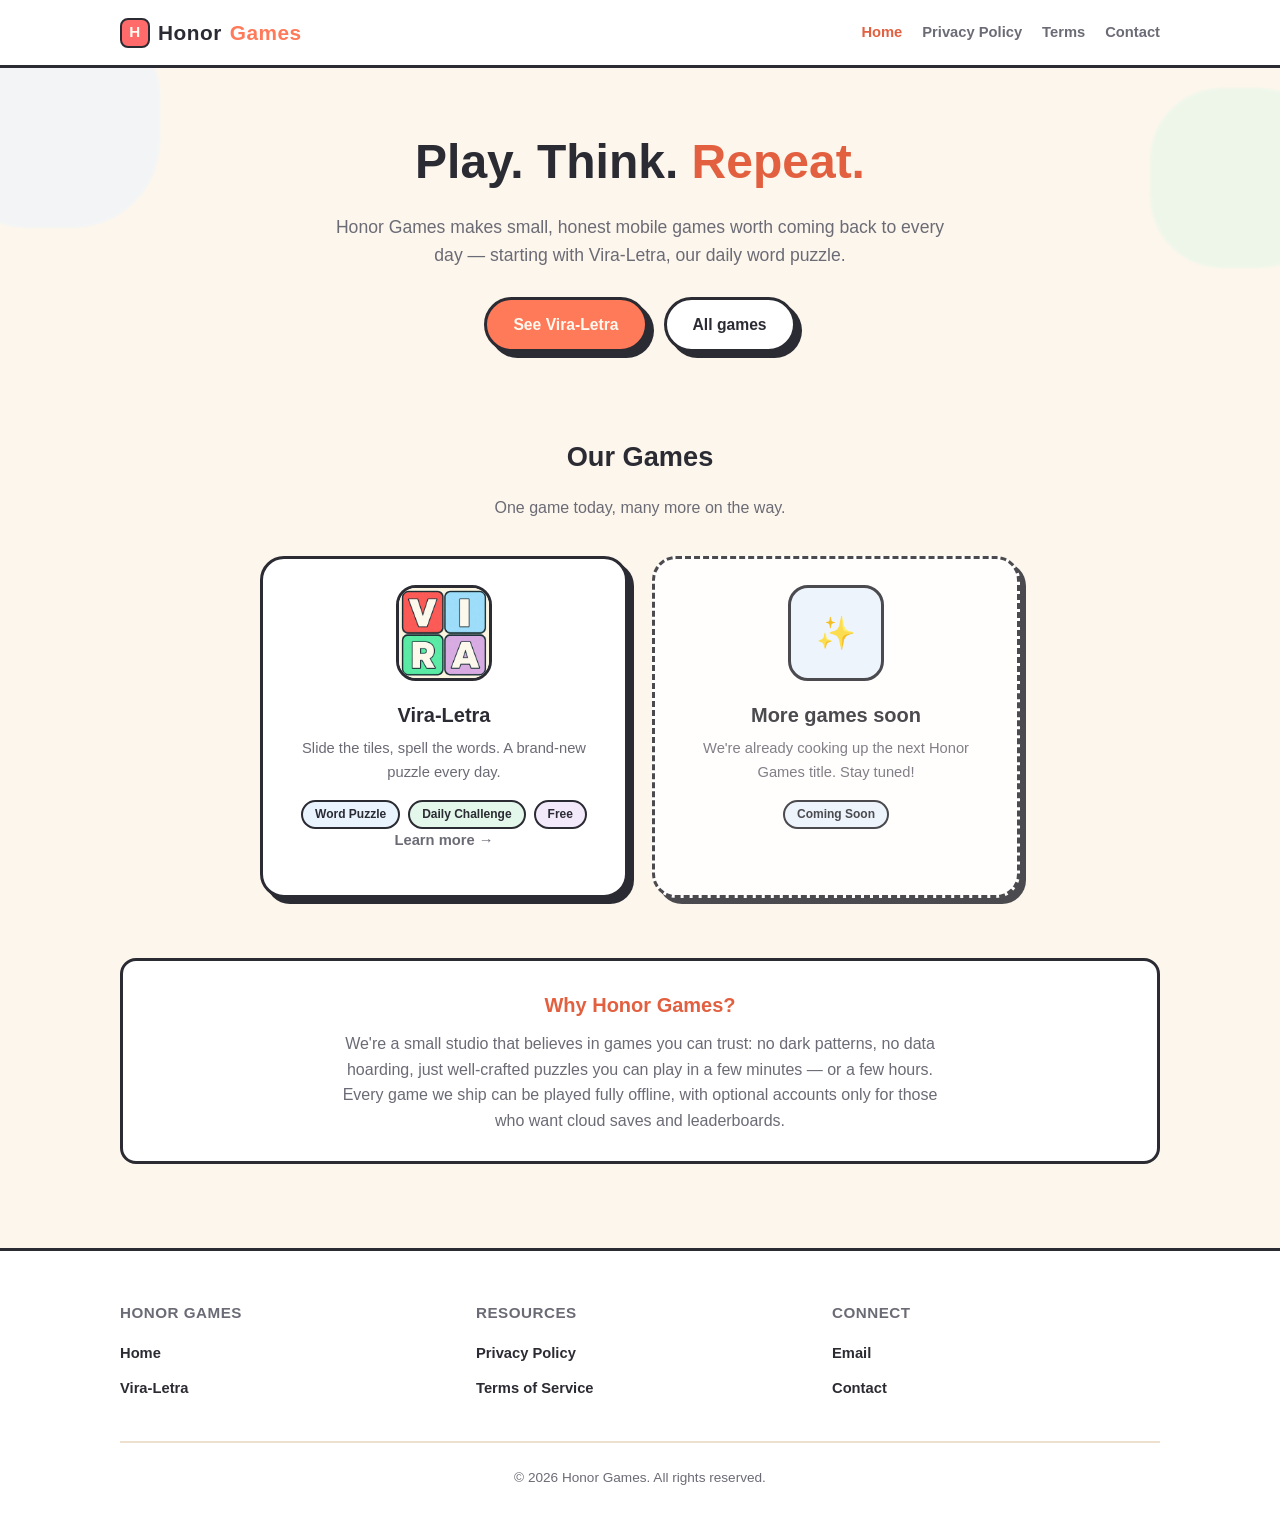
==== index.html @ 89c0bc1e "Initial Honor Games site with Vira-Letra Co-authored-by: Cursor <cursoragent@cursor.com>" ====
<!DOCTYPE html>
<html lang="en">
<head>
<meta charset="UTF-8" />
<meta name="viewport" content="width=device-width, initial-scale=1.0" />
<title>Honor Games — Fun, simple mobile games</title>
<meta name="description" content="Honor Games develops fun and simple mobile games, starting with Vira-Letra, a daily word sliding puzzle." />
<link rel="icon" type="image/png" href="assets/img/vira-letra-icon.png" />
<link rel="stylesheet" href="assets/css/style.css" />
</head>
<body>

<header class="site-header">
  <div class="header-inner">
    <a class="logo" href="./"><span class="logo-badge">H</span>Honor<span>Games</span></a>
    <nav class="site-nav">
      <a class="active" href="./">Home</a>
      <a href="privacy/">Privacy Policy</a>
      <a href="terms/">Terms</a>
      <a href="contact/">Contact</a>
    </nav>
    <button class="mobile-menu-btn" aria-label="Toggle menu">☰</button>
  </div>
</header>

<section class="hero">
  <div class="hero-blob" style="width:220px;height:220px;background:var(--sky);top:-60px;left:-60px;"></div>
  <div class="hero-blob" style="width:180px;height:180px;background:var(--mint);top:20px;right:-50px;"></div>
  <div class="container">
    <h1>Play. Think. <span>Repeat.</span></h1>
    <p>Honor Games makes small, honest mobile games worth coming back to every day — starting with Vira-Letra, our daily word puzzle.</p>
    <div class="btn-row">
      <a class="btn btn-primary" href="vira-letra/">See Vira-Letra</a>
      <a class="btn btn-outline" href="#games">All games</a>
    </div>
  </div>
</section>

<section class="section" id="games">
  <div class="container">
    <h2 class="section-title">Our Games</h2>
    <p class="section-subtitle">One game today, many more on the way.</p>

    <div class="games-grid">
      <a class="game-card" href="vira-letra/">
        <div class="game-card-icon">
          <img src="assets/img/vira-letra-icon.png" alt="Vira-Letra app icon" />
        </div>
        <h3>Vira-Letra</h3>
        <p>Slide the tiles, spell the words. A brand-new puzzle every day.</p>
        <div class="tags">
          <span class="pill">Word Puzzle</span>
          <span class="pill mint">Daily Challenge</span>
          <span class="pill lilac">Free</span>
        </div>
        <p class="game-card-cta">Learn more →</p>
      </a>

      <div class="game-card coming-soon-card">
        <div class="game-card-icon" style="background:var(--sky);display:flex;align-items:center;justify-content:center;font-size:2rem;">✨</div>
        <h3>More games soon</h3>
        <p>We're already cooking up the next Honor Games title. Stay tuned!</p>
        <div class="tags">
          <span class="pill">Coming Soon</span>
        </div>
      </div>
    </div>
  </div>
</section>

<section class="section" style="padding-top:0;">
  <div class="container">
    <div class="card" style="text-align:center;">
      <h2 style="margin-bottom:10px;">Why Honor Games?</h2>
      <p style="color:var(--ink-soft);max-width:600px;margin:0 auto;">
        We're a small studio that believes in games you can trust: no dark patterns, no data hoarding,
        just well-crafted puzzles you can play in a few minutes — or a few hours. Every game we ship
        can be played fully offline, with optional accounts only for those who want cloud saves and
        leaderboards.
      </p>
    </div>
  </div>
</section>

<footer class="site-footer">
  <div class="container">
    <div class="footer-grid">
      <div>
        <h4>Honor Games</h4>
        <ul>
          <li><a href="./">Home</a></li>
          <li><a href="vira-letra/">Vira-Letra</a></li>
        </ul>
      </div>
      <div>
        <h4>Resources</h4>
        <ul>
          <li><a href="privacy/">Privacy Policy</a></li>
          <li><a href="terms/">Terms of Service</a></li>
        </ul>
      </div>
      <div>
        <h4>Connect</h4>
        <ul>
          <li><a href="mailto:honorgames.co@gmail.com">Email</a></li>
          <li><a href="contact/">Contact</a></li>
        </ul>
      </div>
    </div>
    <div class="footer-bottom">
      &copy; 2026 Honor Games. All rights reserved.
    </div>
  </div>
</footer>

<script src="assets/js/main.js"></script>
</body>
</html>
---- assets/css/style.css ----
/* Honor Games — shared stylesheet */

:root {
  --bg: #fdf6ec;
  --card: #ffffff;
  --ink: #2b2b33;
  --ink-soft: #6b6b76;
  --accent: #ff7a59;
  --accent-dark: #e2603f;
  --outline: #2b2b33;
  --sky: #eaf4ff;
  --mint: #e3f7ea;
  --mint-dark: #57b980;
  --lilac: #f2e9fb;
  --lilac-dark: #9c6fd1;
  --red-tile: #ff6b6a;
  --blue-tile: #7cc6f0;
  --green-tile: #6fcf97;
  --purple-tile: #b98fe0;
  --radius-lg: 24px;
  --radius-md: 16px;
  --shadow-pop: 6px 6px 0 var(--outline);
}

* {
  box-sizing: border-box;
}

html {
  scroll-behavior: smooth;
}

body {
  margin: 0;
  font-family: "Segoe UI", Roboto, Helvetica, Arial, sans-serif;
  background: var(--bg);
  color: var(--ink);
  line-height: 1.6;
}

img {
  max-width: 100%;
  display: block;
}

a {
  color: var(--accent-dark);
}

.container {
  max-width: 1080px;
  margin: 0 auto;
  padding: 0 20px;
}

/* Header */

header.site-header {
  background: var(--card);
  border-bottom: 3px solid var(--outline);
  position: sticky;
  top: 0;
  z-index: 20;
}

.header-inner {
  max-width: 1080px;
  margin: 0 auto;
  display: flex;
  align-items: center;
  justify-content: space-between;
  padding: 16px 20px;
}

.logo {
  font-weight: 800;
  font-size: 1.3rem;
  color: var(--ink);
  text-decoration: none;
  letter-spacing: 0.5px;
  display: flex;
  align-items: center;
  gap: 8px;
}

.logo span {
  color: var(--accent);
}

.logo .logo-badge {
  width: 30px;
  height: 30px;
  border-radius: 8px;
  background: var(--red-tile);
  border: 2px solid var(--outline);
  display: flex;
  align-items: center;
  justify-content: center;
  color: #fff9f0;
  font-weight: 800;
  font-size: 0.95rem;
}

nav.site-nav {
  display: flex;
  align-items: center;
}

nav.site-nav a {
  color: var(--ink-soft);
  text-decoration: none;
  font-weight: 600;
  font-size: 0.92rem;
  margin-left: 20px;
}

nav.site-nav a.active {
  color: var(--accent-dark);
}

.mobile-menu-btn {
  display: none;
  background: none;
  border: 2px solid var(--outline);
  border-radius: 10px;
  width: 40px;
  height: 40px;
  font-size: 1.1rem;
  cursor: pointer;
}

/* Hero */

.hero {
  padding: 56px 0 40px;
  text-align: center;
  position: relative;
  overflow: hidden;
}

.hero-blob {
  position: absolute;
  border-radius: 40%;
  opacity: 0.55;
  z-index: 0;
  filter: blur(1px);
}

.hero h1 {
  font-size: clamp(2rem, 5vw, 3rem);
  margin: 0 0 12px;
  position: relative;
  z-index: 1;
}

.hero h1 span {
  color: var(--accent-dark);
}

.hero p {
  color: var(--ink-soft);
  font-size: 1.1rem;
  max-width: 620px;
  margin: 0 auto;
  position: relative;
  z-index: 1;
}

/* Buttons */

.btn {
  display: inline-flex;
  align-items: center;
  gap: 8px;
  border: 3px solid var(--outline);
  border-radius: 999px;
  padding: 12px 26px;
  font-weight: 700;
  font-size: 0.98rem;
  text-decoration: none;
  cursor: pointer;
  transition: transform 0.15s ease, box-shadow 0.15s ease;
  box-shadow: var(--shadow-pop);
  background: var(--card);
  color: var(--ink);
}

.btn:hover {
  transform: translate(-2px, -2px);
  box-shadow: 8px 8px 0 var(--outline);
}

.btn:active {
  transform: translate(0, 0);
  box-shadow: 2px 2px 0 var(--outline);
}

.btn-primary {
  background: var(--accent);
  color: #fff9f0;
}

.btn-store {
  background: var(--ink);
  color: #fff9f0;
}

.btn-outline {
  background: var(--card);
}

.btn-row {
  display: flex;
  justify-content: center;
  gap: 16px;
  flex-wrap: wrap;
  margin-top: 28px;
  position: relative;
  z-index: 1;
}

/* Games grid / section */

.section {
  padding: 20px 0 60px;
}

.section-title {
  text-align: center;
  margin-bottom: 8px;
  font-size: 1.7rem;
}

.section-subtitle {
  text-align: center;
  color: var(--ink-soft);
  margin-bottom: 36px;
}

.games-grid {
  display: grid;
  grid-template-columns: repeat(auto-fit, minmax(260px, 1fr));
  gap: 24px;
  max-width: 760px;
  margin: 0 auto;
}

.game-card {
  background: var(--card);
  border: 3px solid var(--outline);
  border-radius: var(--radius-lg);
  padding: 26px;
  text-decoration: none;
  color: var(--ink);
  display: block;
  box-shadow: var(--shadow-pop);
  transition: transform 0.15s ease, box-shadow 0.15s ease;
}

.game-card:hover {
  transform: translate(-3px, -3px);
  box-shadow: 10px 10px 0 var(--outline);
}

.game-card-icon {
  width: 96px;
  height: 96px;
  border-radius: 20px;
  border: 3px solid var(--outline);
  margin: 0 auto 18px;
  overflow: hidden;
}

.game-card h3 {
  text-align: center;
  margin: 0 0 6px;
  font-size: 1.25rem;
}

.game-card p {
  text-align: center;
  color: var(--ink-soft);
  font-size: 0.92rem;
  margin: 0 0 16px;
}

.game-card .tags {
  display: flex;
  justify-content: center;
  gap: 8px;
  flex-wrap: wrap;
}

.pill {
  display: inline-block;
  background: var(--sky);
  border: 2px solid var(--outline);
  border-radius: 999px;
  padding: 3px 12px;
  font-size: 0.75rem;
  font-weight: 700;
}

.pill.mint {
  background: var(--mint);
}

.pill.lilac {
  background: var(--lilac);
}

.game-card-cta {
  text-align: center;
  font-weight: 700;
  color: var(--accent-dark);
  margin-top: 4px;
}

.coming-soon-card {
  border-style: dashed;
  opacity: 0.85;
}

/* Cards used by legal / content pages */

.card {
  background: var(--card);
  border: 3px solid var(--outline);
  border-radius: var(--radius-md);
  padding: 28px 30px;
  margin-bottom: 24px;
}

.card h2 {
  font-size: 1.25rem;
  margin-top: 0;
  color: var(--accent-dark);
}

.card h3 {
  font-size: 1.02rem;
  margin-bottom: 6px;
}

.card ul {
  padding-left: 22px;
}

.card li {
  margin-bottom: 6px;
}

main.page {
  max-width: 780px;
  margin: 0 auto;
  padding: 40px 20px 80px;
}

main.page h1 {
  font-size: 2rem;
  margin-bottom: 4px;
}

.updated {
  color: var(--ink-soft);
  font-size: 0.9rem;
  margin-bottom: 32px;
}

/* Game detail page */

.game-hero {
  padding: 48px 0 20px;
}

.game-hero-inner {
  display: flex;
  align-items: center;
  gap: 28px;
  flex-wrap: wrap;
}

.game-hero-icon {
  width: 128px;
  height: 128px;
  border-radius: 26px;
  border: 4px solid var(--outline);
  box-shadow: var(--shadow-pop);
  overflow: hidden;
  flex-shrink: 0;
}

.game-hero-text h1 {
  margin: 0 0 6px;
  font-size: 2.1rem;
}

.game-hero-text p.tagline {
  color: var(--ink-soft);
  font-size: 1.05rem;
  margin: 0 0 14px;
}

.feature-grid {
  display: grid;
  grid-template-columns: repeat(auto-fit, minmax(220px, 1fr));
  gap: 20px;
  margin: 32px 0;
}

.feature-card {
  background: var(--card);
  border: 3px solid var(--outline);
  border-radius: var(--radius-md);
  padding: 20px;
}

.feature-card .emoji {
  font-size: 1.6rem;
  display: inline-flex;
  align-items: center;
  justify-content: center;
  width: 44px;
  height: 44px;
  border-radius: 12px;
  border: 2px solid var(--outline);
  margin-bottom: 10px;
}

.feature-card h3 {
  margin: 0 0 6px;
  font-size: 1.02rem;
}

.feature-card p {
  margin: 0;
  color: var(--ink-soft);
  font-size: 0.92rem;
}

.tile-preview {
  display: flex;
  gap: 8px;
  justify-content: center;
  margin: 30px 0;
  flex-wrap: wrap;
}

.tile-preview .tile {
  width: 56px;
  height: 56px;
  border-radius: 12px;
  border: 3px solid var(--outline);
  display: flex;
  align-items: center;
  justify-content: center;
  font-weight: 800;
  font-size: 1.4rem;
  color: #fff9f0;
}

/* FAQ */

.faq-item {
  border: 3px solid var(--outline);
  border-radius: var(--radius-md);
  margin-bottom: 14px;
  overflow: hidden;
  background: var(--card);
}

.faq-question {
  padding: 18px 22px;
  font-weight: 700;
  cursor: pointer;
  display: flex;
  justify-content: space-between;
  align-items: center;
}

.faq-question .icon {
  transition: transform 0.2s ease;
}

.faq-item.active .faq-question .icon {
  transform: rotate(45deg);
}

.faq-answer {
  padding: 0 22px;
  max-height: 0;
  overflow: hidden;
  transition: max-height 0.25s ease, padding 0.25s ease;
  color: var(--ink-soft);
}

.faq-item.active .faq-answer {
  padding: 0 22px 18px;
  max-height: 240px;
}

/* Contact */

.contact-grid {
  display: grid;
  grid-template-columns: repeat(auto-fit, minmax(240px, 1fr));
  gap: 20px;
  margin-bottom: 30px;
}

.contact-card {
  background: var(--card);
  border: 3px solid var(--outline);
  border-radius: var(--radius-md);
  padding: 24px;
  text-align: center;
}

.contact-card .emoji {
  font-size: 1.8rem;
  margin-bottom: 8px;
}

/* Footer */

footer.site-footer {
  border-top: 3px solid var(--outline);
  background: var(--card);
  padding: 50px 0 30px;
}

.footer-grid {
  display: grid;
  grid-template-columns: repeat(auto-fit, minmax(180px, 1fr));
  gap: 28px;
  margin-bottom: 30px;
}

.footer-grid h4 {
  margin: 0 0 14px;
  font-size: 0.95rem;
  text-transform: uppercase;
  letter-spacing: 0.5px;
  color: var(--ink-soft);
}

.footer-grid ul {
  list-style: none;
  padding: 0;
  margin: 0;
}

.footer-grid li {
  margin-bottom: 10px;
}

.footer-grid a {
  color: var(--ink);
  text-decoration: none;
  font-weight: 600;
  font-size: 0.92rem;
}

.footer-grid a:hover {
  color: var(--accent-dark);
}

.footer-bottom {
  text-align: center;
  color: var(--ink-soft);
  font-size: 0.85rem;
  border-top: 2px solid #eee0cf;
  padding-top: 24px;
}

.footer-bottom a {
  color: var(--ink-soft);
}

@media (max-width: 720px) {
  nav.site-nav {
    display: none;
    flex-direction: column;
    position: absolute;
    top: 100%;
    left: 0;
    right: 0;
    background: var(--card);
    border-bottom: 3px solid var(--outline);
    padding: 10px 20px 20px;
  }

  nav.site-nav.open {
    display: flex;
  }

  nav.site-nav a {
    margin: 10px 0 0;
  }

  .mobile-menu-btn {
    display: inline-flex;
    align-items: center;
    justify-content: center;
  }

  .game-hero-inner {
    text-align: center;
    justify-content: center;
  }
}
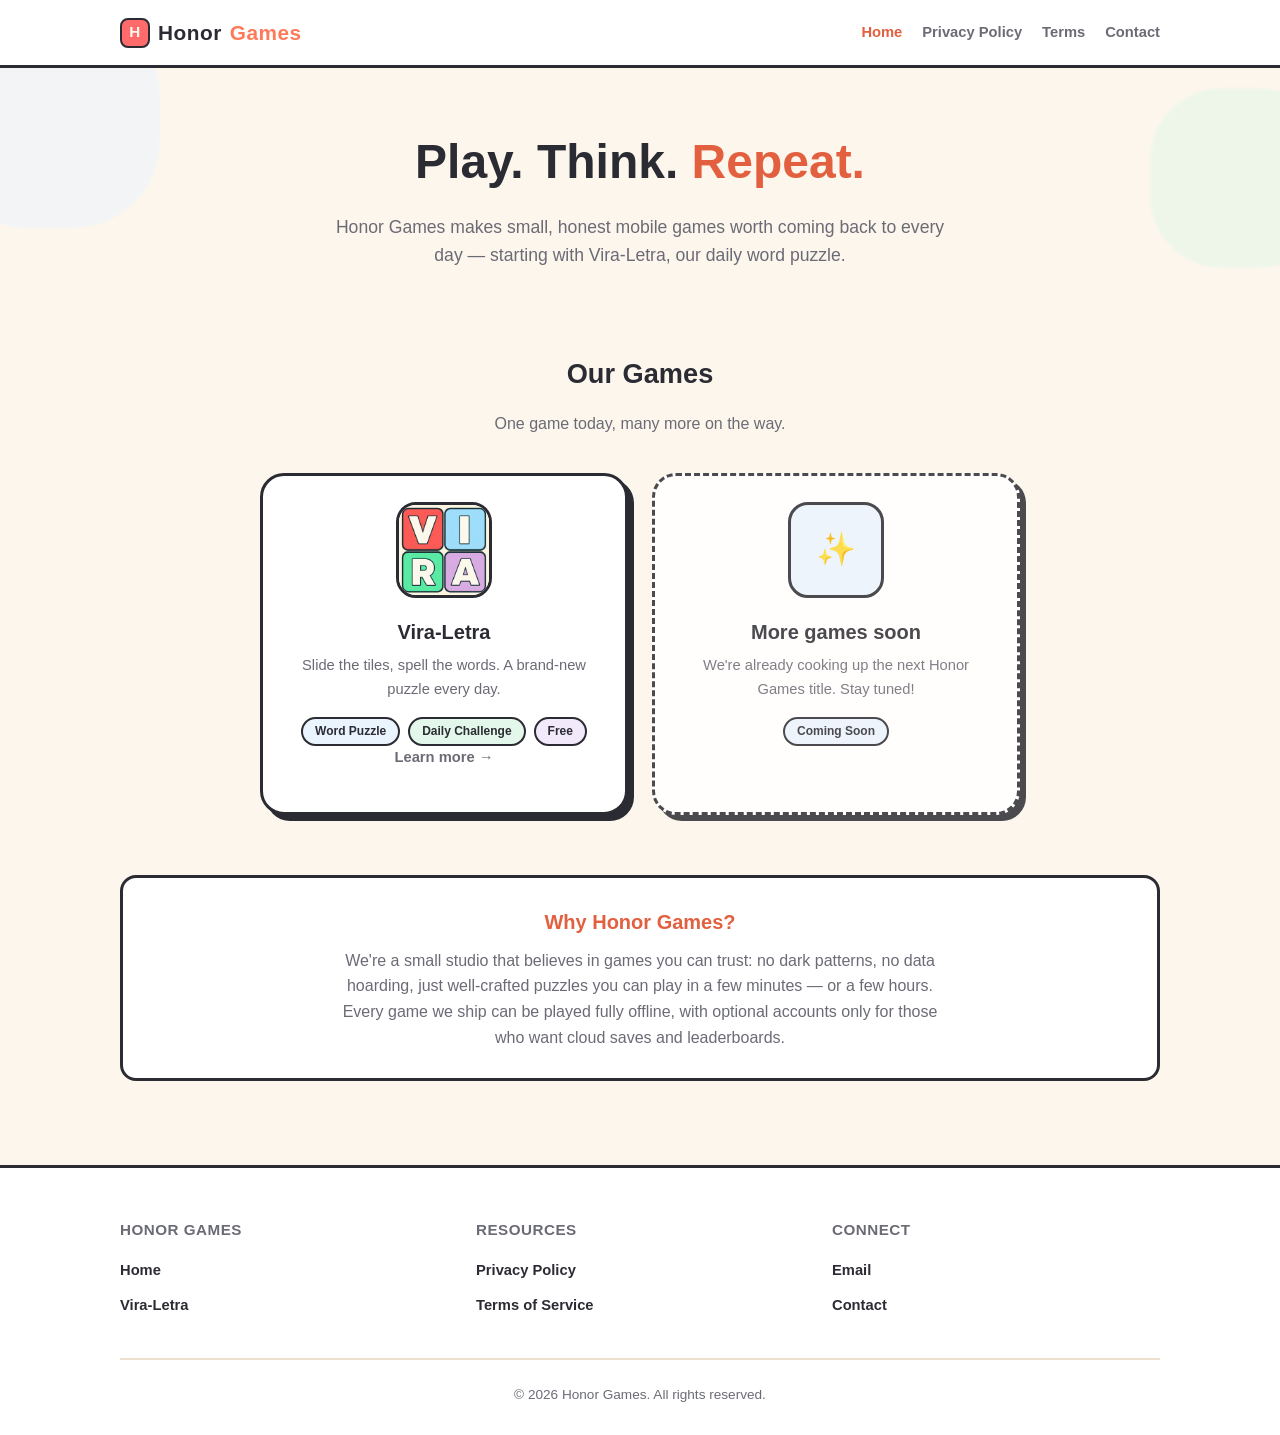
==== commit 41dae139: "removing hero buttons" ====
--- a/index.html
+++ b/index.html
@@ -29,10 +29,10 @@
   <div class="container">
     <h1>Play. Think. <span>Repeat.</span></h1>
     <p>Honor Games makes small, honest mobile games worth coming back to every day — starting with Vira-Letra, our daily word puzzle.</p>
-    <div class="btn-row">
+    <!-- <div class="btn-row">
       <a class="btn btn-primary" href="vira-letra/">See Vira-Letra</a>
       <a class="btn btn-outline" href="#games">All games</a>
-    </div>
+    </div> -->
   </div>
 </section>
 
